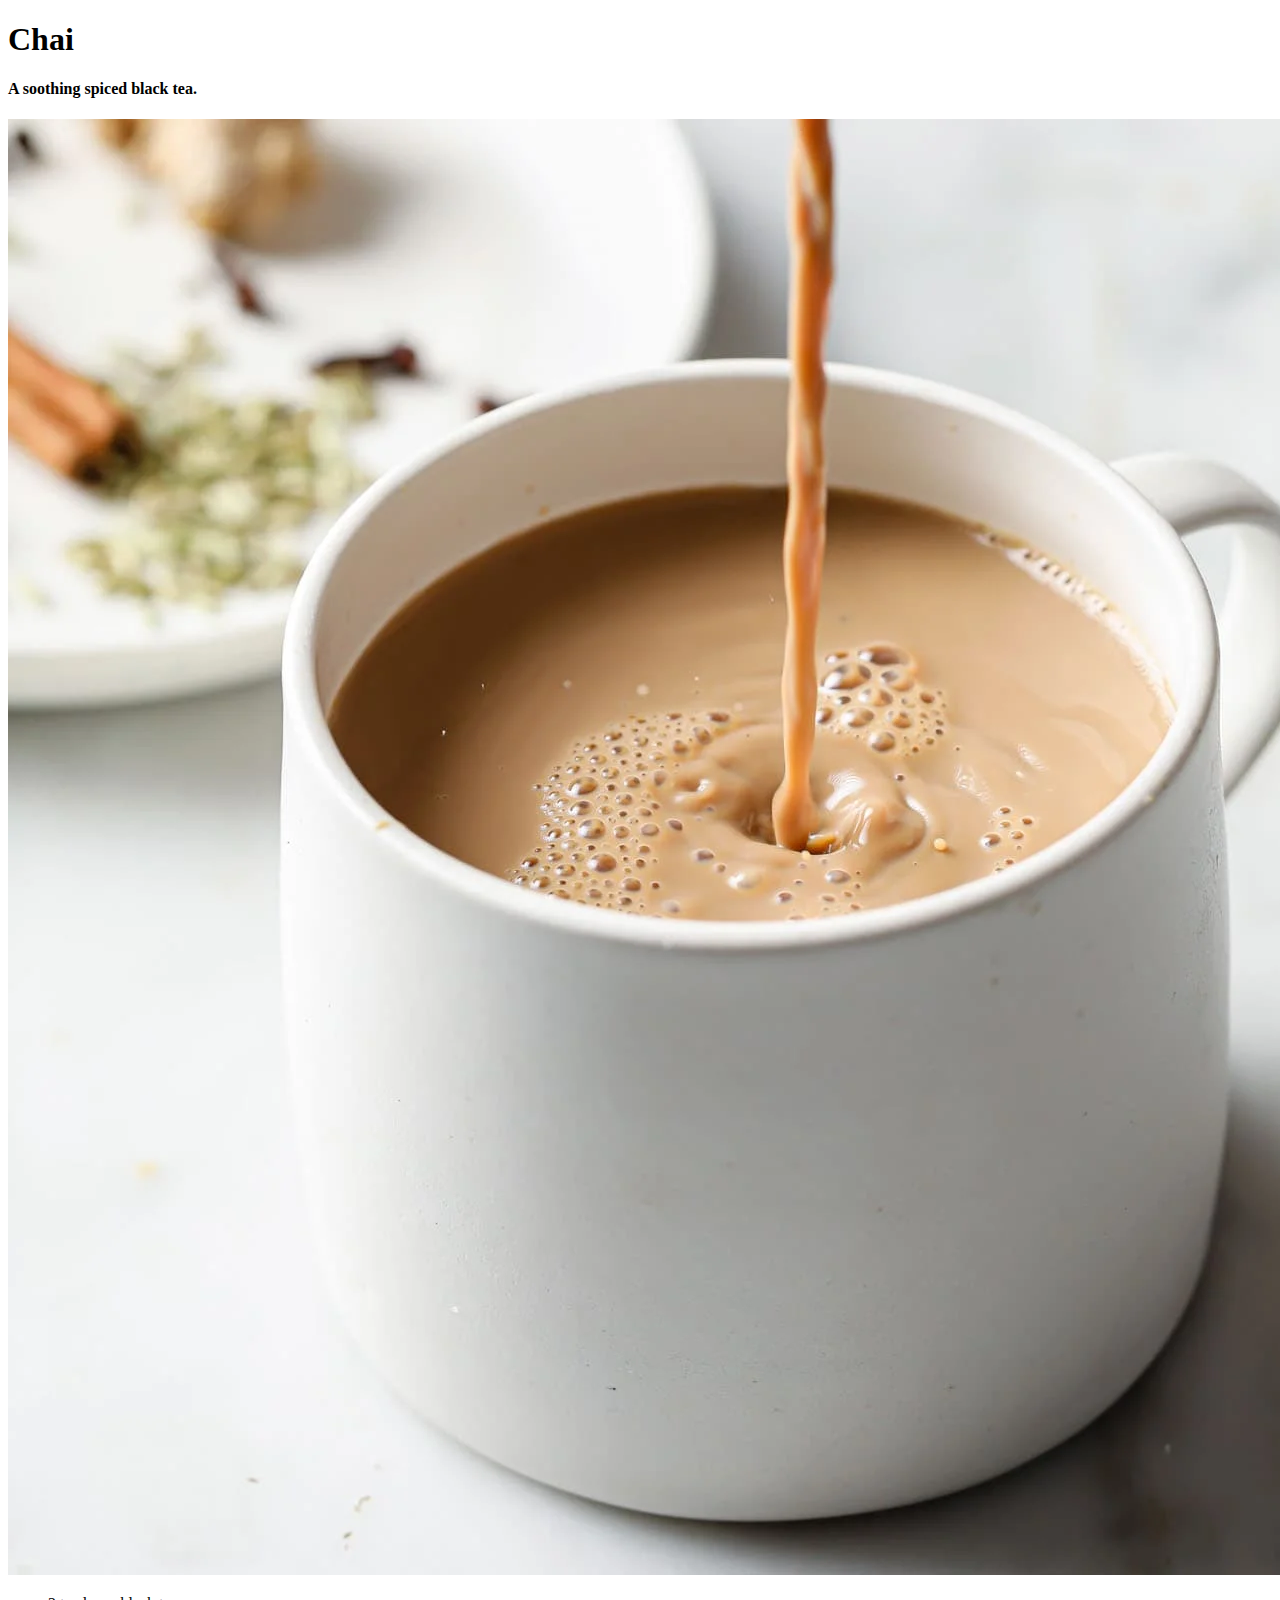
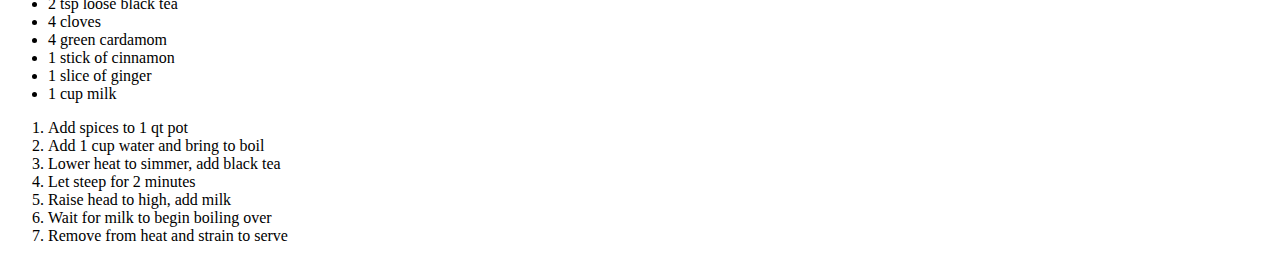
==== recipes/chai.html @ 8482276a "Populate recipes" ====
<!DOCTYPE html>
<html lang="en">
<head>
    <meta charset="UTF-8">
    <meta name="viewport" content="width=device-width, initial-scale=1.0">
    <title>Chai</title>
</head>
<body>
    <h1>Chai</h1>
    <h4>A soothing spiced black tea.</h4>
    <img src="../images/chai.jpg">

    <ul>
        <li>2 tsp loose black tea</li>
        <li>4 cloves</li>
        <li>4 green cardamom</li>
        <li>1 stick of cinnamon</li>
        <li>1 slice of ginger</li>
        <li>1 cup milk</li>
    </ul>

    <ol>
        <li>Add spices to 1 qt pot</li>
        <li>Add 1 cup water and bring to boil</li>
        <li>Lower heat to simmer, add black tea</li>
        <li>Let steep for 2 minutes</li>
        <li>Raise head to high, add milk</li>
        <li>Wait for milk to begin boiling over</li>
        <li>Remove from heat and strain to serve</li>
    </ol>
</body>
</html>
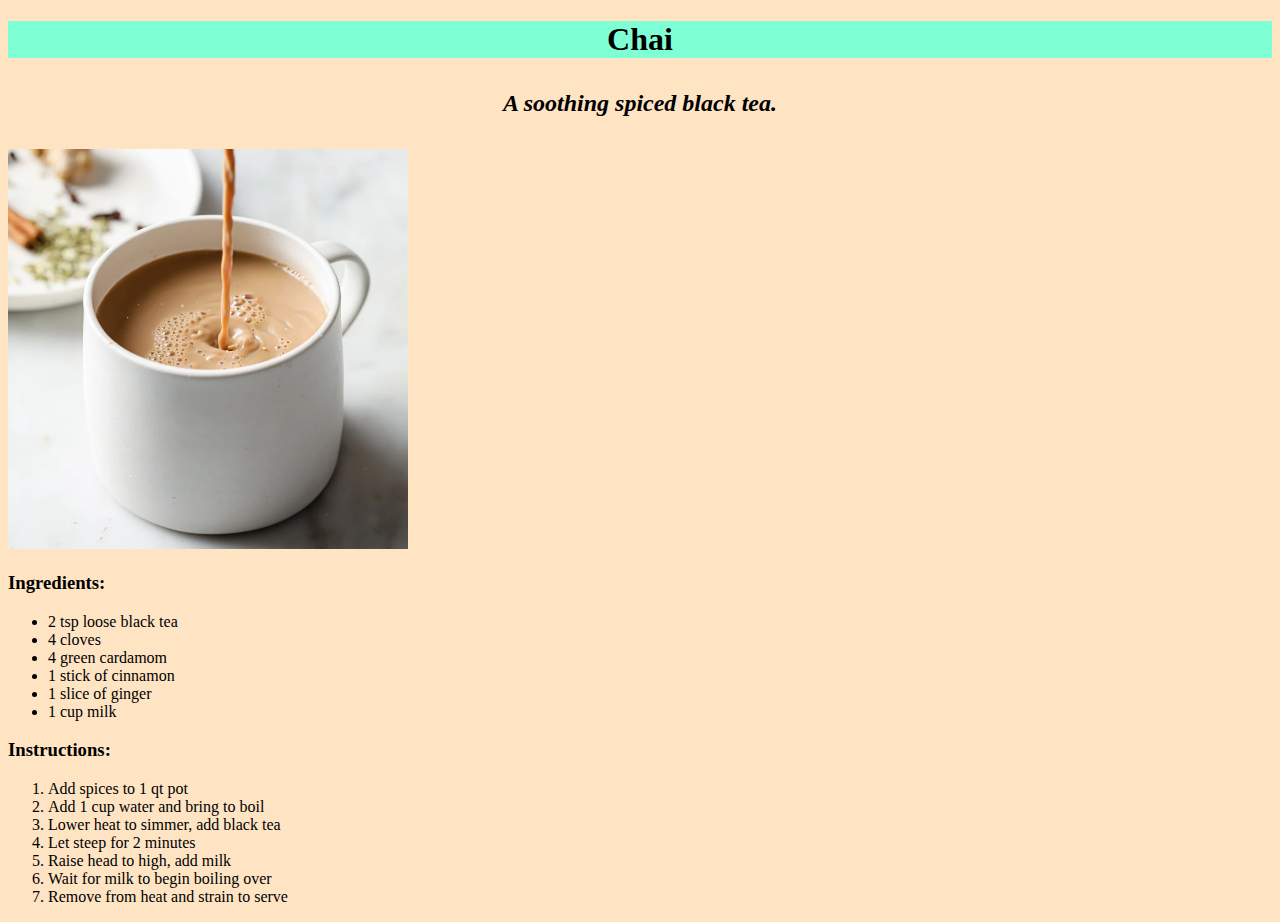
==== commit 0ab81bfe: "Update project with CSS stylesheet" ====
--- a/recipes/chai.html
+++ b/recipes/chai.html
@@ -3,13 +3,15 @@
 <head>
     <meta charset="UTF-8">
     <meta name="viewport" content="width=device-width, initial-scale=1.0">
+    <link rel="stylesheet" href="../style.css">
     <title>Chai</title>
 </head>
-<body>
-    <h1>Chai</h1>
-    <h4>A soothing spiced black tea.</h4>
+<body class="recipe-page">
+    <h1 class="food-name">Chai</h1>
+    <h4 class="food-desc">A soothing spiced black tea.</h4>
     <img src="../images/chai.jpg">
 
+    <h3>Ingredients:</h3>
     <ul>
         <li>2 tsp loose black tea</li>
         <li>4 cloves</li>
@@ -19,6 +21,7 @@
         <li>1 cup milk</li>
     </ul>
 
+    <h3>Instructions:</h3>
     <ol>
         <li>Add spices to 1 qt pot</li>
         <li>Add 1 cup water and bring to boil</li>
--- a/style.css
+++ b/style.css
@@ -0,0 +1,34 @@
+img {
+    height: 400px;
+    width: auto;
+}
+
+.index-page {
+    background-color: #7fffd4;
+}
+
+.index-page h1 {
+    background-color: #ffe4c4;
+    text-align: center;
+}
+
+.recipe-page {
+    background-color: #ffe4c4;
+}
+
+.food-name {
+    text-align: center;
+    background-color: #7fffd4;
+    font-weight: 600;
+}
+
+.recipe-link {
+    font-size: 24px;
+    font-weight: bold;
+}
+
+.food-desc {
+    font-size: 24px;
+    text-align: center;
+    font-style: italic;
+}